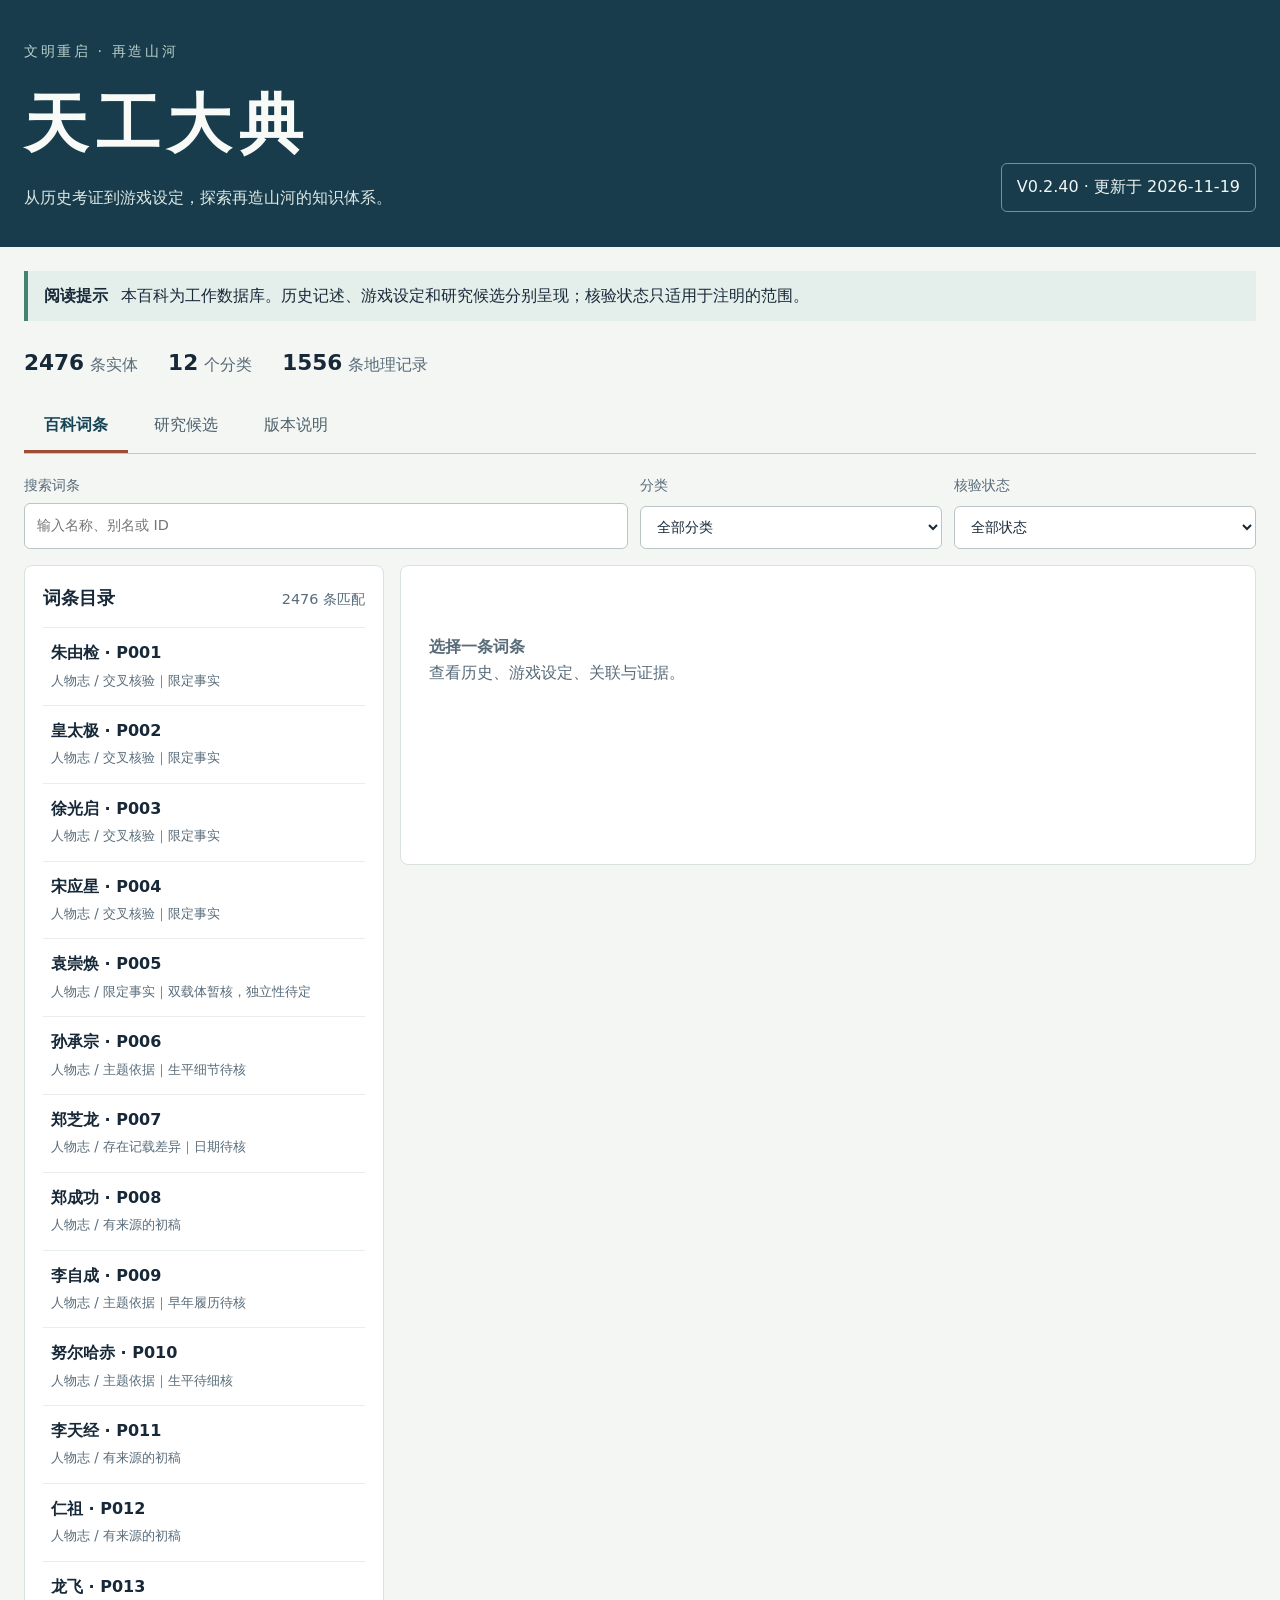
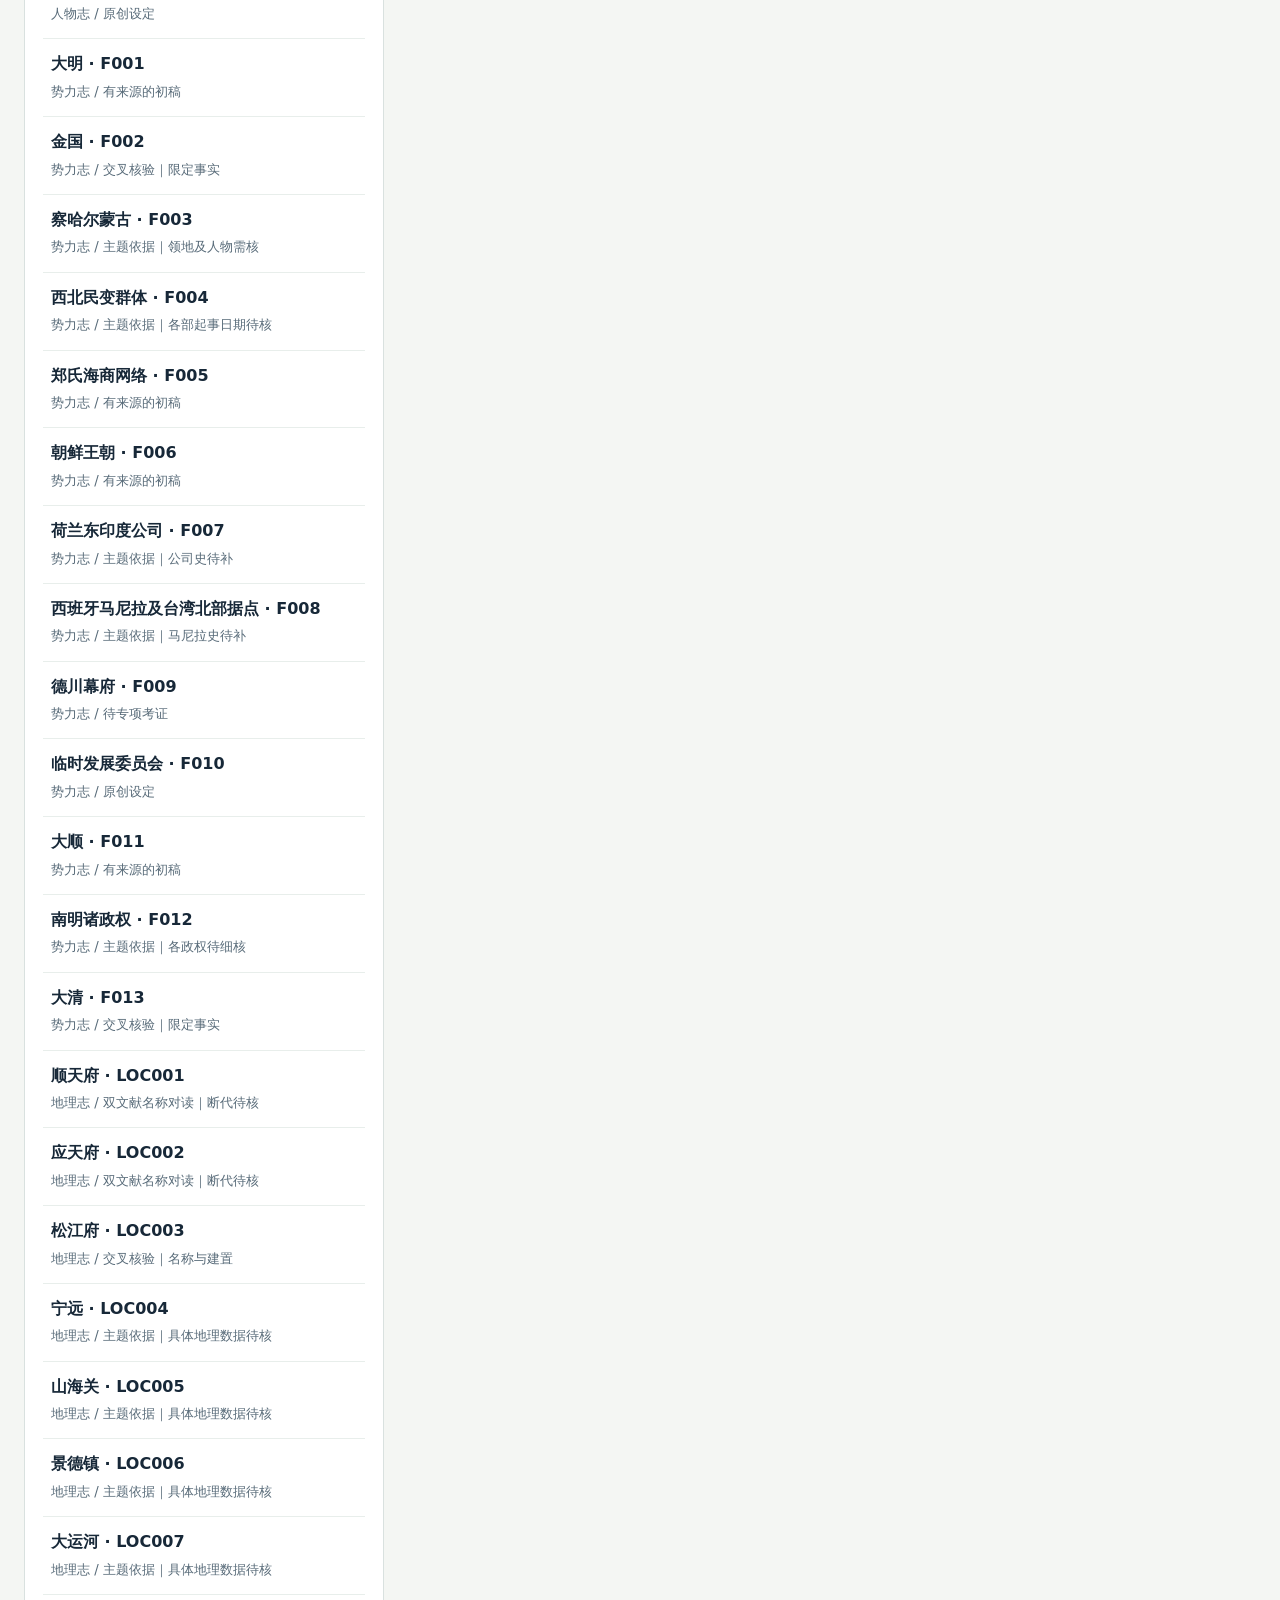
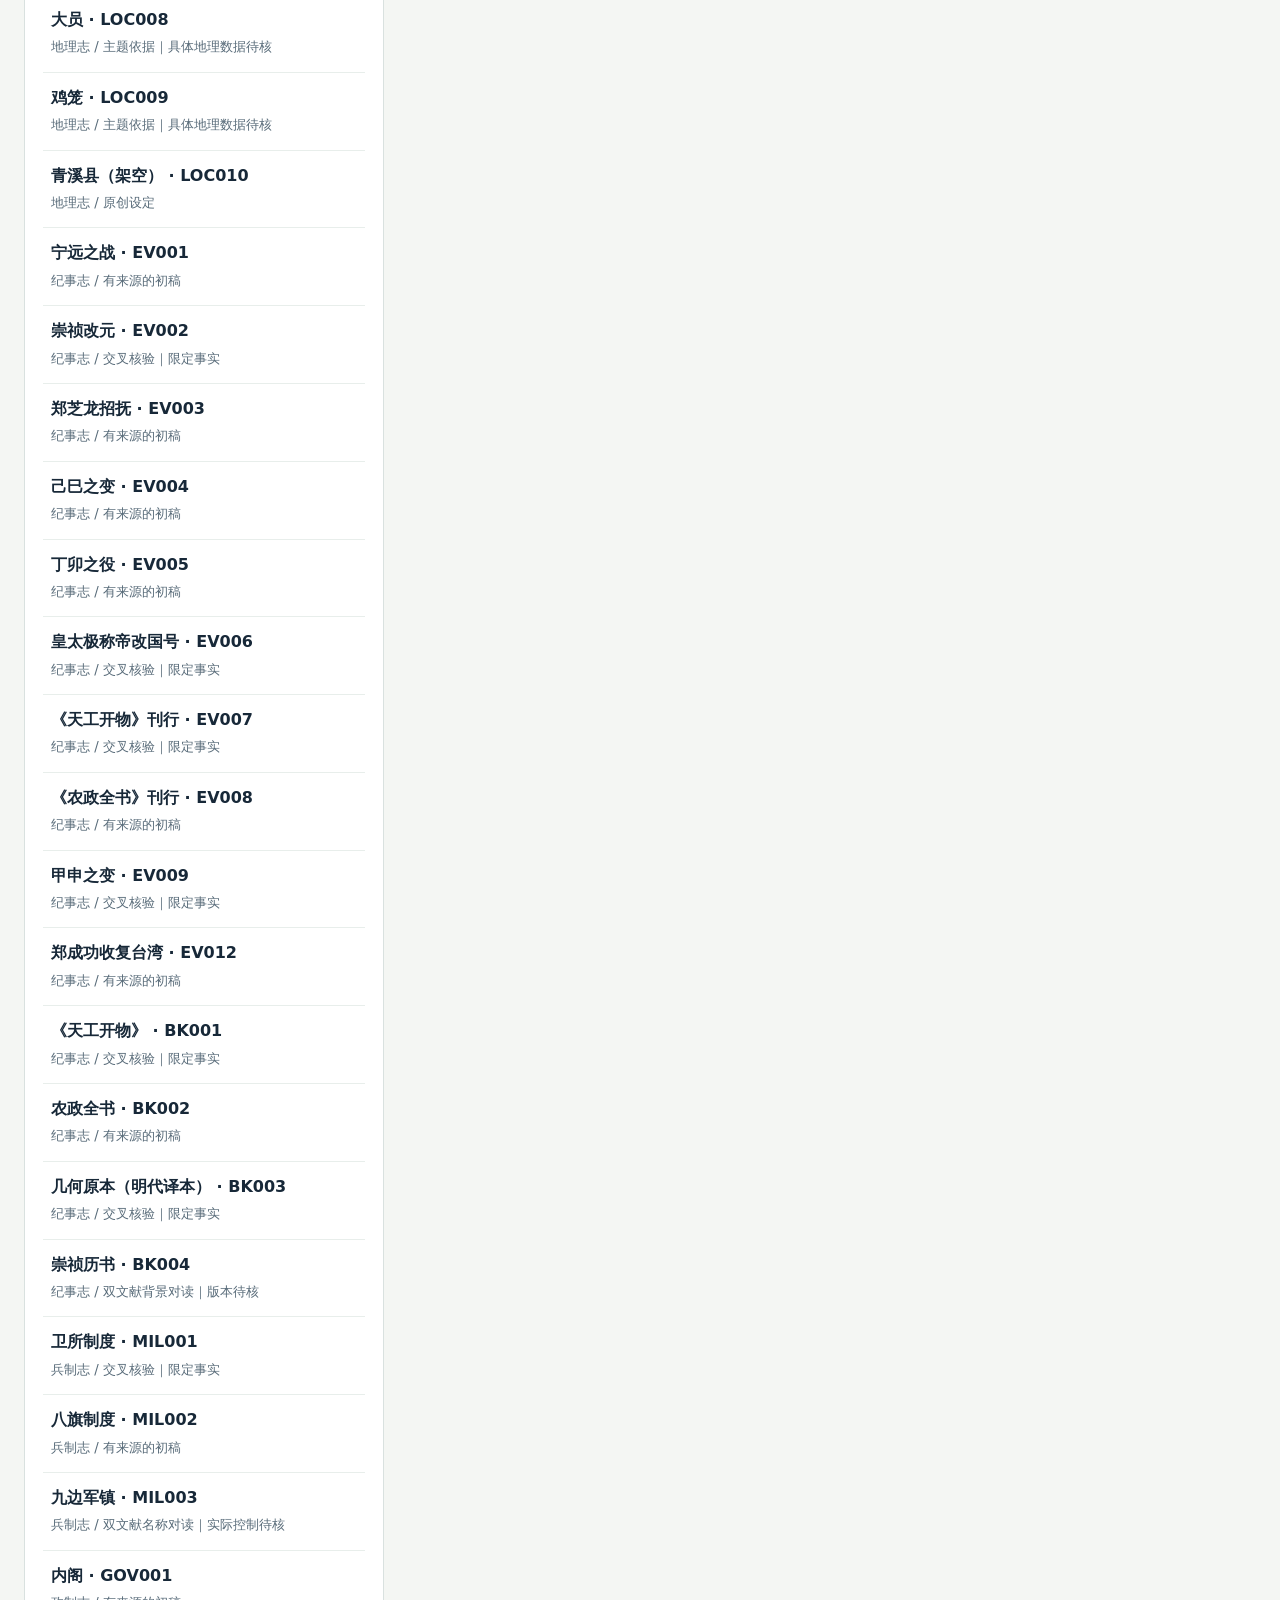
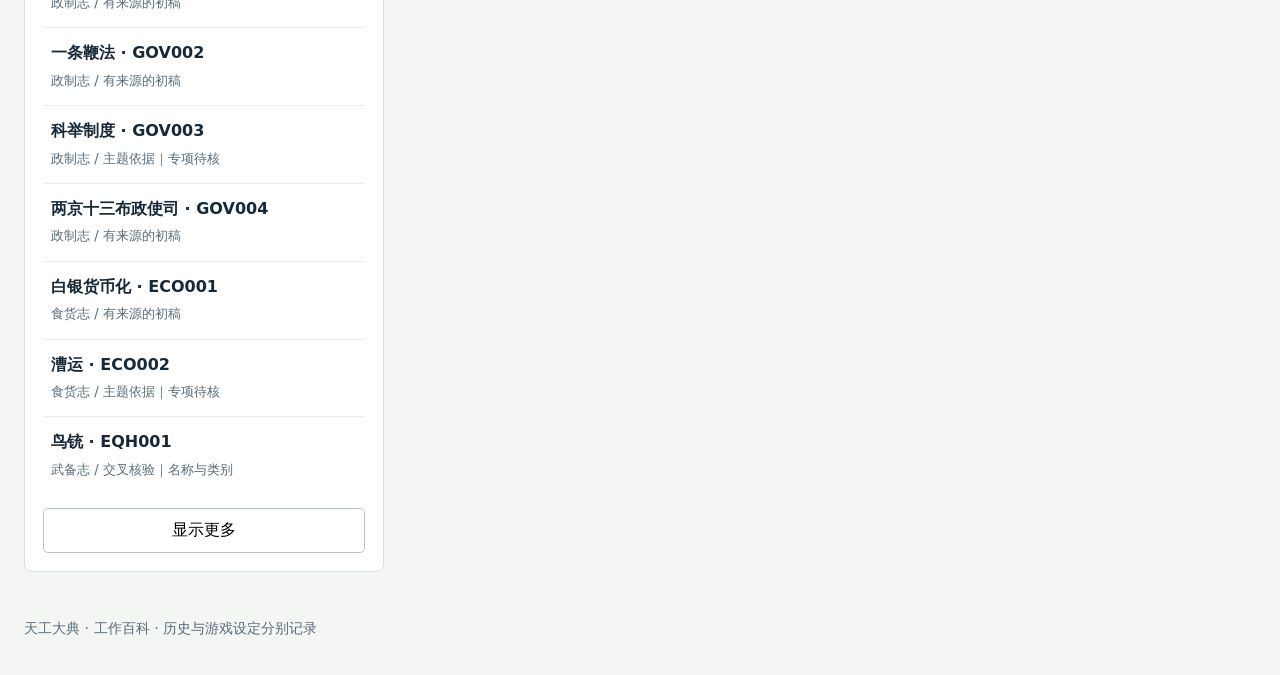
==== site/index.html @ 69850526 "Prepare Tiangong encyclopedia publication" ====
<!doctype html>
<html lang="zh-CN"><head><meta charset="utf-8"><meta name="viewport" content="width=device-width,initial-scale=1"><meta name="description" content="《文明重启：再造山河》天工大典工作百科"><title>天工大典 · 文明重启</title><link rel="stylesheet" href="./style.css"><script defer src="./app.js"></script></head>
<body><header><div class="wrap"><p class="eyebrow">文明重启 · 再造山河</p><div class="headerline"><div><h1>天工大典</h1><p class="lede">从历史考证到游戏设定，探索再造山河的知识体系。</p></div><div class="version" id="version">正在读取主库…</div></div></div></header>
<main class="wrap"><div class="notice"><strong>阅读提示</strong> 本百科为工作数据库。历史记述、游戏设定和研究候选分别呈现；核验状态只适用于注明的范围。</div><div class="metrics" id="metrics"></div><nav class="tabs" aria-label="百科视图"><button id="browse-tab" class="active">百科词条</button><button id="research-tab">研究候选</button><button id="about-tab">版本说明</button></nav>
<div id="browse"><div class="controls"><label>搜索词条<input id="search" type="search" placeholder="输入名称、别名或 ID"></label><label>分类<select id="category"><option value="">全部分类</option></select></label><label>核验状态<select id="status"><option value="">全部状态</option></select></label></div><div class="workspace"><section class="results"><div class="resultshead"><h2>词条目录</h2><span id="count" role="status"></span></div><div id="list"></div><button class="more" id="more">显示更多</button></section><article id="detail" class="detail"><div class="empty"><strong>选择一条词条</strong><p>查看历史、游戏设定、关联与证据。</p></div></article></div></div>
<section id="research" class="panel" hidden><h2>研究候选 · 尚未入库</h2><p>以下建议来自 V0.2.40 增量包。它们尚未分配新 ID 或提升历史核验等级。</p><div id="proposals"></div></section><section id="about" class="panel" hidden><h2>版本与数据说明</h2><div id="meta"></div><p>每次发布以主库版本为准。新文件进入发布仓库并通过检查后，网站才会更新；对话里的附件不会自行同步。</p><a href="./data/master.json" download>下载当前完整主库 JSON</a></section></main><footer class="wrap">天工大典 · 工作百科 · 历史与游戏设定分别记录</footer></body></html>
---- site/style.css ----
:root{color-scheme:light;--ink:#172838;--muted:#586b79;--line:#d9e1df;--accent:#9c4f36;--paper:#f4f6f3;--blue:#164557}*{box-sizing:border-box}body{margin:0;background:var(--paper);color:var(--ink);font:16px/1.65 system-ui,-apple-system,'Microsoft YaHei',sans-serif}.wrap{max-width:1380px;margin:auto;padding-left:24px;padding-right:24px}header{background:#183c4c;color:#f7faf6;padding:40px 0 35px}h1,h2,h3,p{margin-top:0}h1{font-family:Georgia,'Songti SC',serif;font-size:clamp(2.6rem,5vw,4.2rem);letter-spacing:.12em;margin:0 0 8px}.eyebrow{color:#b8d1cb;font-size:.9rem;letter-spacing:.18em;margin-bottom:8px}.headerline{display:flex;justify-content:space-between;align-items:flex-end;gap:20px}.lede{margin:0;color:#dce9e5}.version{border:1px solid #759096;border-radius:6px;padding:10px 15px;color:#f1f7f4;white-space:nowrap}.notice{margin:24px 0 16px;background:#e4eeea;border-left:4px solid #418371;padding:12px 16px}.notice strong{margin-right:8px}.metrics{display:flex;gap:30px;padding:8px 0 14px;color:var(--muted)}.metrics strong{font-size:1.35rem;color:var(--ink);margin-right:6px}.tabs{display:flex;gap:6px;border-bottom:1px solid #bbcaca;margin:5px 0 20px}.tabs button{background:none;border:0;border-bottom:3px solid transparent;border-radius:0;padding:12px 20px;color:#4c606b}.tabs button.active{color:var(--blue);border-color:var(--accent);font-weight:700}.controls{display:grid;grid-template-columns:2fr 1fr 1fr;gap:12px;margin-bottom:16px}label{display:grid;gap:5px;color:var(--muted);font-size:.9rem}input,select,button{font:inherit}input,select{width:100%;background:white;border:1px solid #b8c6c5;border-radius:6px;padding:10px 12px;color:var(--ink)}button{cursor:pointer}.workspace{display:grid;grid-template-columns:minmax(240px,360px) minmax(0,1fr);gap:16px;align-items:start}.results,.detail,.panel{background:white;border:1px solid var(--line);border-radius:8px}.results{padding:18px}.resultshead{display:flex;justify-content:space-between;align-items:baseline;gap:10px}.resultshead h2{font-size:1.1rem}.resultshead span,.secondary{font-size:.9rem;color:var(--muted)}.result{display:block;width:100%;padding:12px 8px;text-align:left;background:none;border:0;border-top:1px solid #e8eeeb;color:var(--ink)}.result:hover,.result.selected{background:#edf4f1}.result strong{display:block}.result small{color:var(--muted)}.more{background:#fff;border:1px solid #b8c6c5;border-radius:5px;width:100%;margin-top:14px;padding:8px}.detail,.panel{padding:28px;min-height:300px}.detail h2{font-family:Georgia,'Songti SC',serif;font-size:2rem;line-height:1.25;margin-bottom:8px}.badge{display:inline-block;background:#eef3f0;border-radius:3px;padding:3px 8px;margin:0 6px 5px 0;font-size:.88rem}.detail h3{font-size:1.08rem;margin:28px 0 8px;border-left:3px solid var(--accent);padding-left:10px}.detail p{white-space:pre-wrap}.linkbutton{border:1px solid #c6d4d1;background:#f7faf8;color:#174e5c;border-radius:5px;padding:6px 10px;margin:4px 5px 4px 0}.source,.proposal{border:1px solid #e0e8e4;padding:14px;margin:10px 0;border-radius:6px}.source p,.proposal p{margin:3px 0}.proposal small{color:var(--muted)}a{color:#145b76;overflow-wrap:anywhere}pre{white-space:pre-wrap;overflow-wrap:anywhere;font-size:.88rem;background:#f4f7f5;padding:14px;border-radius:5px}.empty{color:var(--muted);padding-top:40px}details{margin-top:20px}summary{cursor:pointer;font-weight:600}footer{color:var(--muted);padding-top:45px;padding-bottom:35px;font-size:.9rem}[hidden]{display:none!important}@media(max-width:740px){.headerline{display:block}.version{display:inline-block;margin-top:20px}.controls{grid-template-columns:1fr 1fr}.controls label:first-child{grid-column:1/-1}.workspace{grid-template-columns:1fr}.detail{min-height:200px}.wrap{padding-left:16px;padding-right:16px}.metrics{flex-wrap:wrap;gap:12px 22px}.tabs button{padding:10px}}
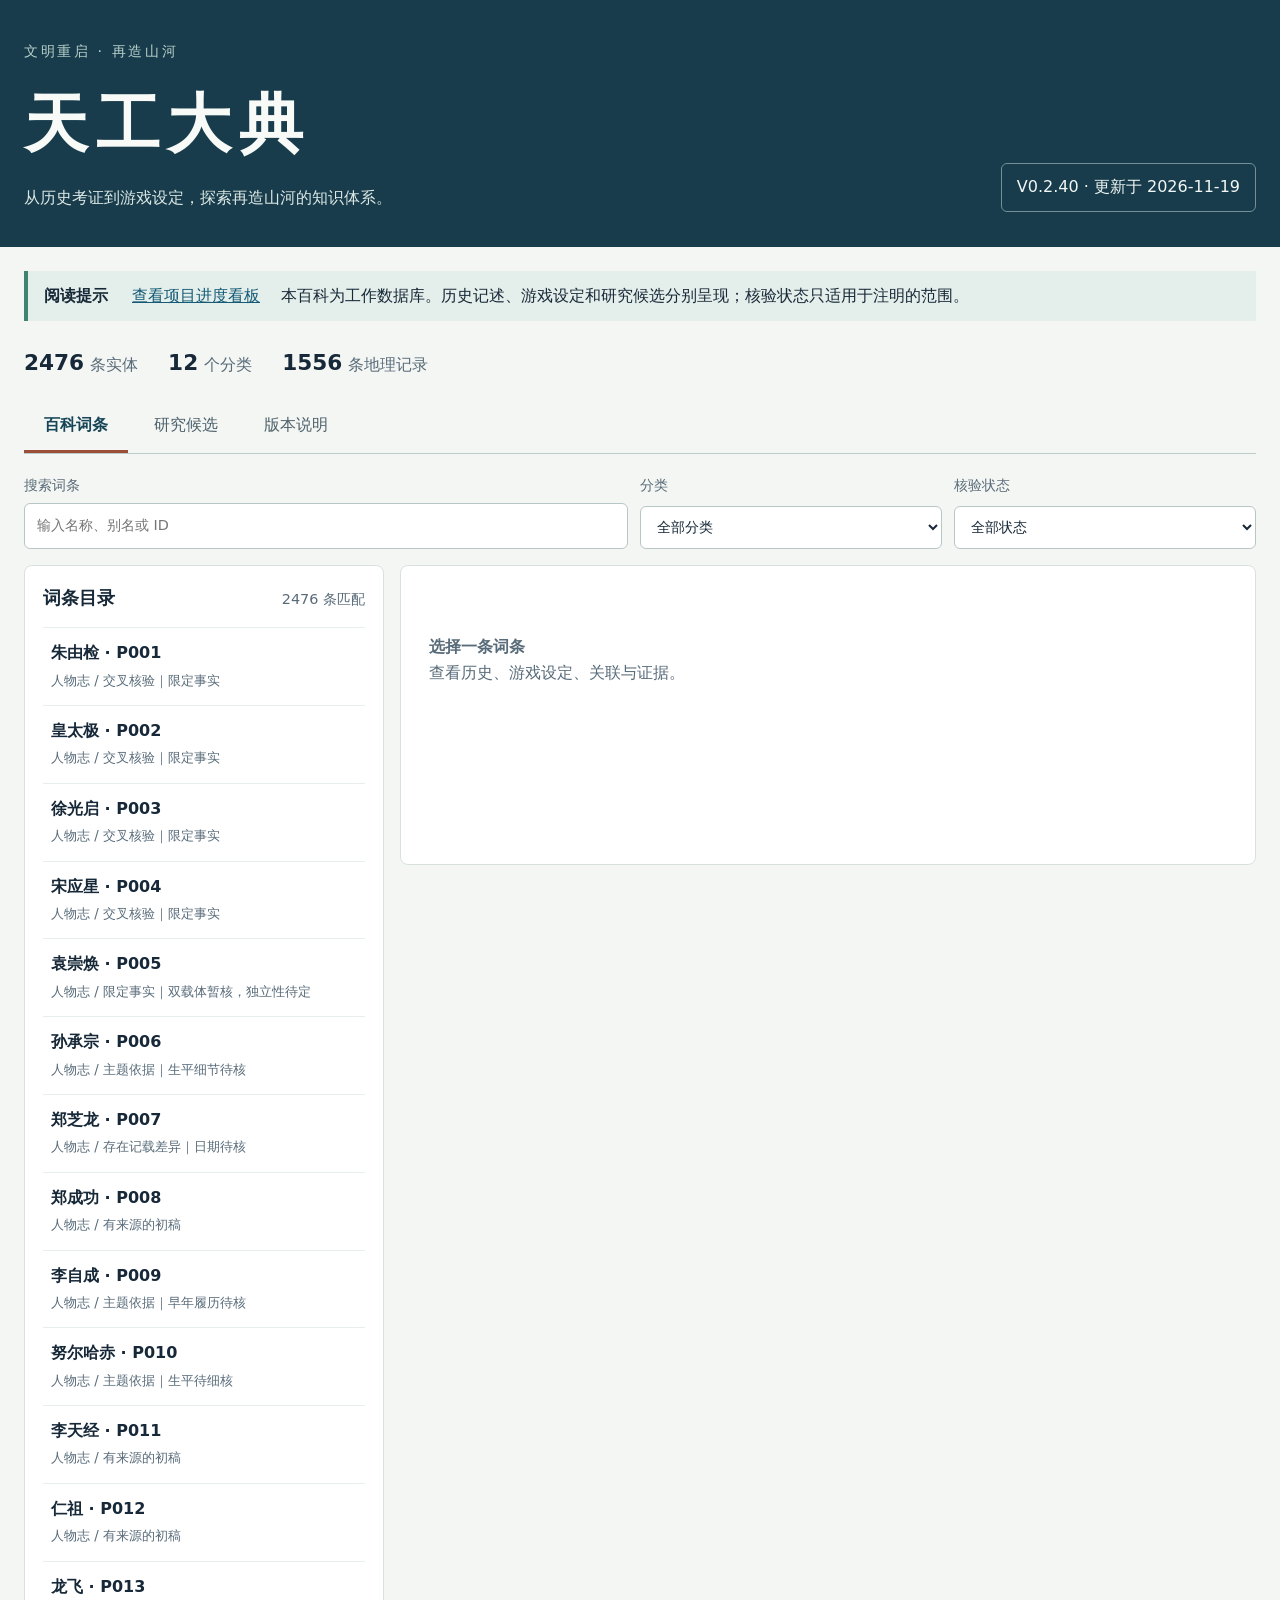
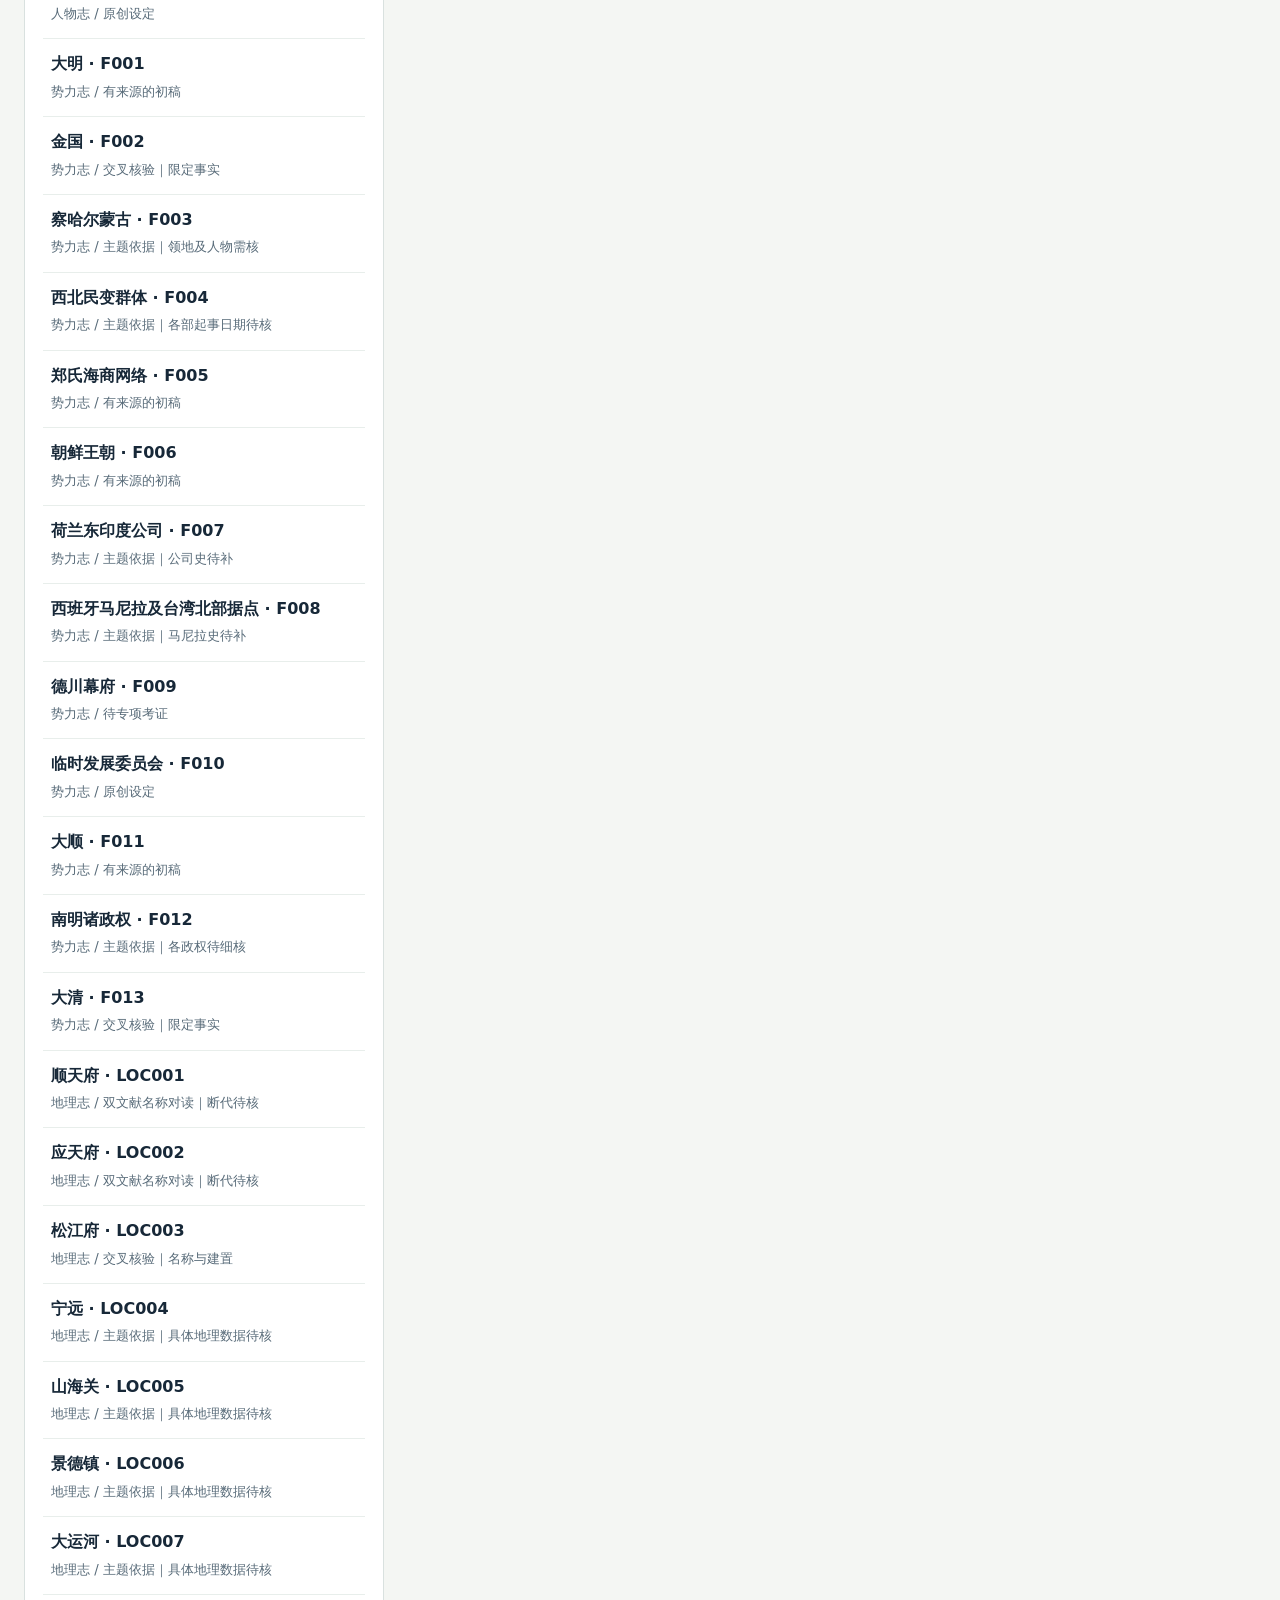
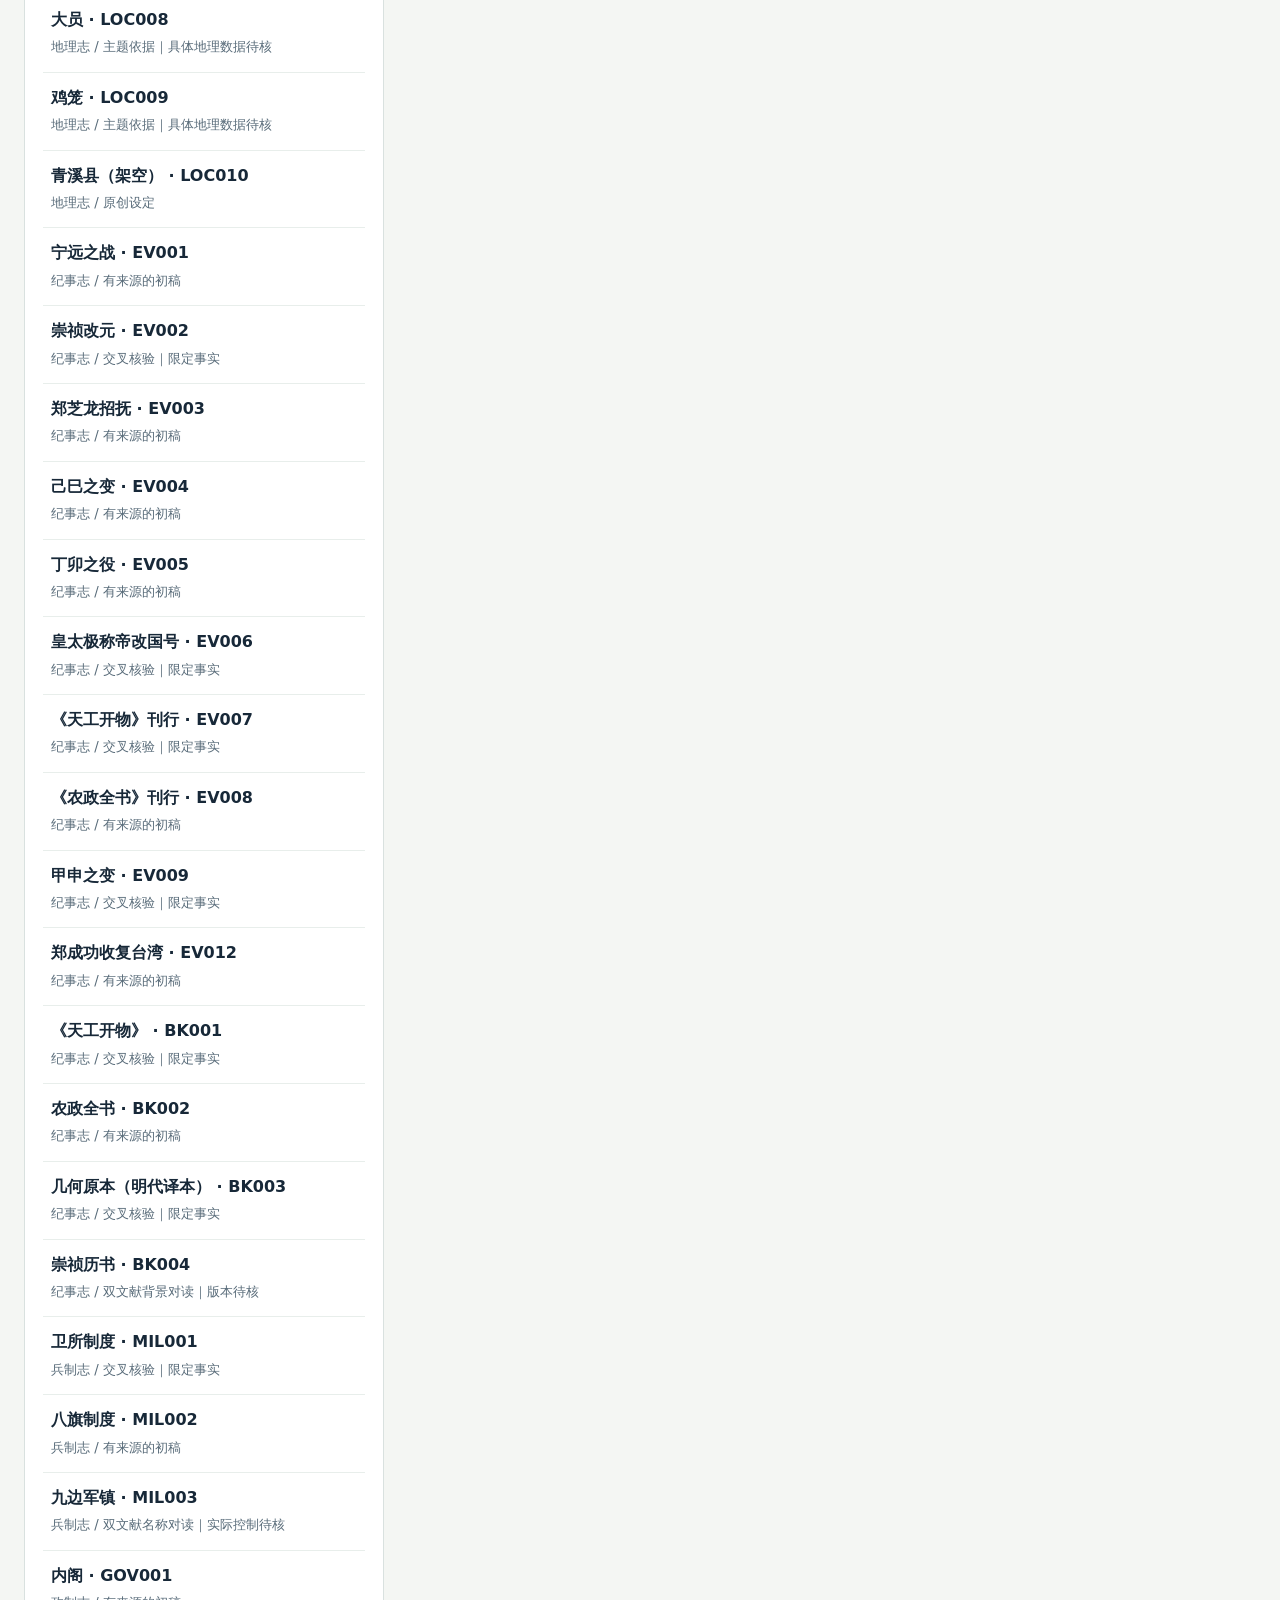
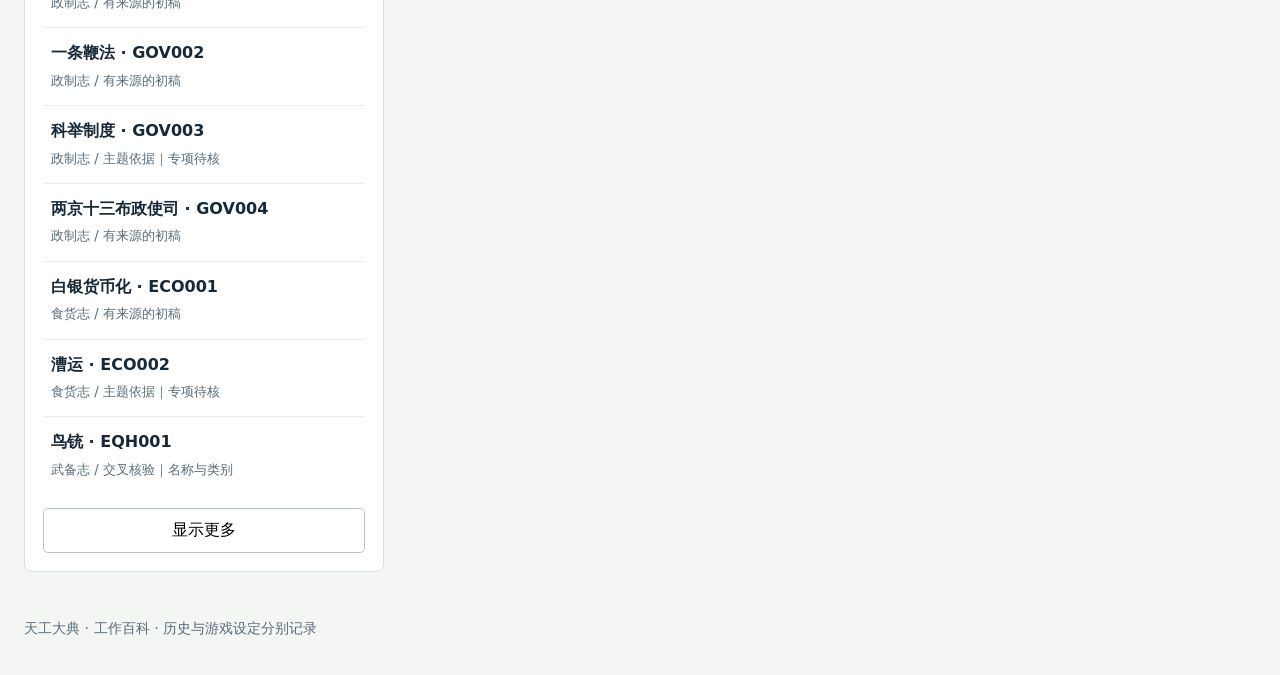
==== commit b1517eea: "Add progress dashboard and preserve V0.2.41 source" ====
--- a/site/index.html
+++ b/site/index.html
@@ -1,6 +1,6 @@
 <!doctype html>
 <html lang="zh-CN"><head><meta charset="utf-8"><meta name="viewport" content="width=device-width,initial-scale=1"><meta name="description" content="《文明重启：再造山河》天工大典工作百科"><title>天工大典 · 文明重启</title><link rel="stylesheet" href="./style.css"><script defer src="./app.js"></script></head>
 <body><header><div class="wrap"><p class="eyebrow">文明重启 · 再造山河</p><div class="headerline"><div><h1>天工大典</h1><p class="lede">从历史考证到游戏设定，探索再造山河的知识体系。</p></div><div class="version" id="version">正在读取主库…</div></div></div></header>
-<main class="wrap"><div class="notice"><strong>阅读提示</strong> 本百科为工作数据库。历史记述、游戏设定和研究候选分别呈现；核验状态只适用于注明的范围。</div><div class="metrics" id="metrics"></div><nav class="tabs" aria-label="百科视图"><button id="browse-tab" class="active">百科词条</button><button id="research-tab">研究候选</button><button id="about-tab">版本说明</button></nav>
+<main class="wrap"><div class="notice"><strong>阅读提示</strong>　<a href="./progress/">查看项目进度看板</a>　 本百科为工作数据库。历史记述、游戏设定和研究候选分别呈现；核验状态只适用于注明的范围。</div><div class="metrics" id="metrics"></div><nav class="tabs" aria-label="百科视图"><button id="browse-tab" class="active">百科词条</button><button id="research-tab">研究候选</button><button id="about-tab">版本说明</button></nav>
 <div id="browse"><div class="controls"><label>搜索词条<input id="search" type="search" placeholder="输入名称、别名或 ID"></label><label>分类<select id="category"><option value="">全部分类</option></select></label><label>核验状态<select id="status"><option value="">全部状态</option></select></label></div><div class="workspace"><section class="results"><div class="resultshead"><h2>词条目录</h2><span id="count" role="status"></span></div><div id="list"></div><button class="more" id="more">显示更多</button></section><article id="detail" class="detail"><div class="empty"><strong>选择一条词条</strong><p>查看历史、游戏设定、关联与证据。</p></div></article></div></div>
-<section id="research" class="panel" hidden><h2>研究候选 · 尚未入库</h2><p>以下建议来自 V0.2.40 增量包。它们尚未分配新 ID 或提升历史核验等级。</p><div id="proposals"></div></section><section id="about" class="panel" hidden><h2>版本与数据说明</h2><div id="meta"></div><p>每次发布以主库版本为准。新文件进入发布仓库并通过检查后，网站才会更新；对话里的附件不会自行同步。</p><a href="./data/master.json" download>下载当前完整主库 JSON</a></section></main><footer class="wrap">天工大典 · 工作百科 · 历史与游戏设定分别记录</footer></body></html>
+<section id="research" class="panel" hidden><h2>研究候选 · 尚未入库</h2><p>以下建议归档自 V0.2.40 增量包。归档时尚未分配新 ID 或提升历史核验等级；与后续主库的整合情况应另行核对。</p><div id="proposals"></div></section><section id="about" class="panel" hidden><h2>版本与数据说明</h2><div id="meta"></div><p>每次发布以主库版本为准。新文件进入发布仓库并通过检查后，网站才会更新；对话里的附件不会自行同步。</p><a href="./data/master.json" download>下载当前完整主库 JSON</a></section></main><footer class="wrap">天工大典 · 工作百科 · 历史与游戏设定分别记录</footer></body></html>
